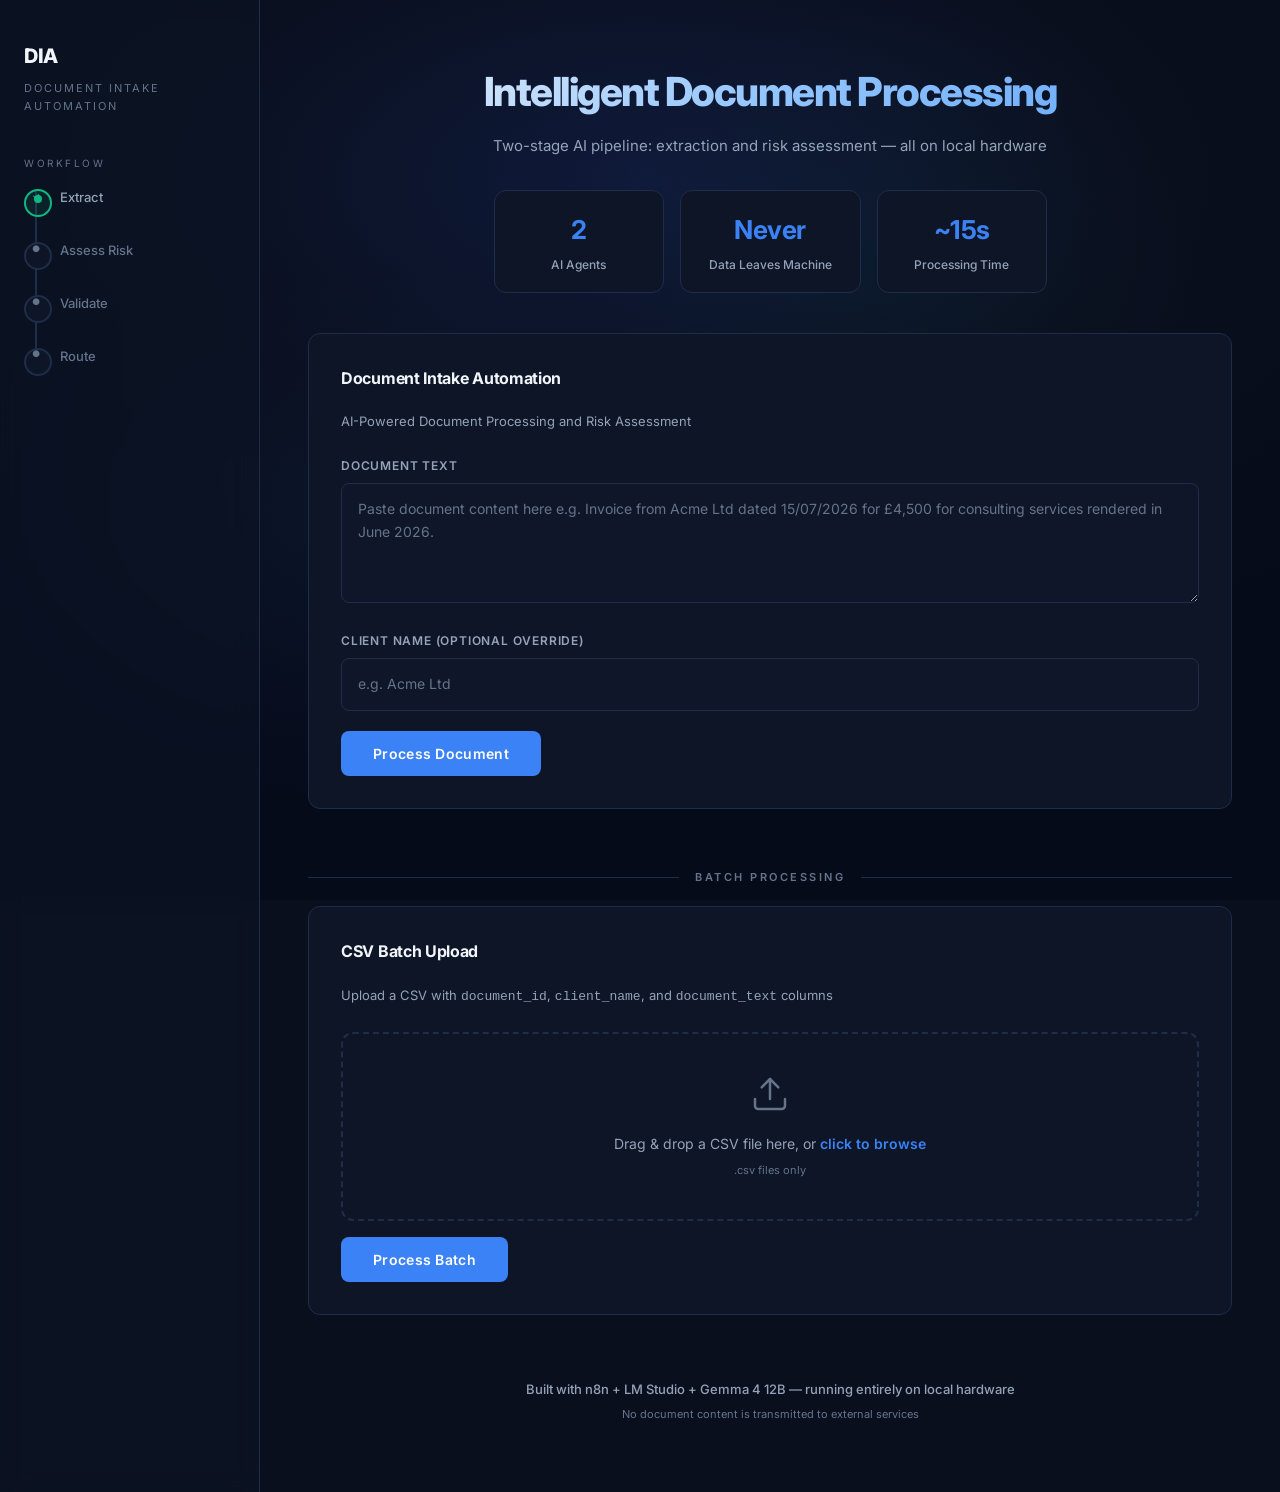
==== frontend/index.html @ 9b932b26 "feat: implement batch CSV processing feature with upload, progress tracking, and results display" ====
<!DOCTYPE html>
<html lang="en">
<head>
<meta charset="UTF-8">
<meta name="viewport" content="width=device-width, initial-scale=1.0">
<title>Document Intake Automation</title>
<link rel="preconnect" href="https://fonts.googleapis.com">
<link rel="preconnect" href="https://fonts.gstatic.com" crossorigin>
<link href="https://fonts.googleapis.com/css2?family=Inter:wght@300;400;500;600;700;800&display=swap" rel="stylesheet">
<link rel="stylesheet" href="css/styles.css">
</head>
<body>

<div class="bg-gradient"></div>

<div class="app-layout">

  <!-- Sidebar / Workflow Timeline -->
  <aside class="sidebar">
    <div class="sidebar-logo">DIA</div>
    <div class="sidebar-subtitle">Document Intake<br>Automation</div>

    <div class="timeline-label">Workflow</div>
    <div class="timeline">
      <div class="timeline-step done" data-step="extract">
        <span class="timeline-step-icon">&#10003;</span>Extract
      </div>
      <div class="timeline-step" data-step="assess">
        <span class="timeline-step-icon">&#9679;</span>Assess Risk
      </div>
      <div class="timeline-step" data-step="validate">
        <span class="timeline-step-icon">&#9679;</span>Validate
      </div>
      <div class="timeline-step" data-step="route">
        <span class="timeline-step-icon">&#9679;</span>Route
      </div>
    </div>
  </aside>

  <!-- Main Content -->
  <main class="main">

    <!-- Hero -->
    <section class="hero">
      <h1>Intelligent Document Processing</h1>
      <p class="subhead">
        Two-stage AI pipeline: extraction and risk assessment &mdash; all on local hardware
      </p>
      <div class="stat-cards">
        <div class="stat-card">
          <div class="stat-value">2</div>
          <div class="stat-label">AI Agents</div>
        </div>
        <div class="stat-card">
          <div class="stat-value">Never</div>
          <div class="stat-label">Data Leaves Machine</div>
        </div>
        <div class="stat-card">
          <div class="stat-value">~15s</div>
          <div class="stat-label">Processing Time</div>
        </div>
      </div>
    </section>

    <!-- Submission Form -->
    <div class="card form-section">
      <div class="form-title">
        Document Intake Automation
      </div>
      <div class="form-subtitle">
        AI-Powered Document Processing and Risk Assessment
      </div>

      <form id="intakeForm" autocomplete="off">
        <div class="form-group">
          <label class="form-label" for="documentText">Document Text</label>
          <textarea
            id="documentText"
            name="document_text"
            placeholder="Paste document content here e.g. Invoice from Acme Ltd dated 15/07/2026 for £4,500 for consulting services rendered in June 2026."
            required
          ></textarea>
        </div>

        <div class="form-group">
          <label class="form-label" for="clientName">Client Name (optional override)</label>
          <input
            type="text"
            id="clientName"
            name="client_name"
            placeholder="e.g. Acme Ltd"
          />
        </div>

        <button type="submit" class="btn" id="submitBtn">
          <span class="btn-text">Process Document</span>
          <span class="spinner"></span>
        </button>
      </form>
    </div>

    <!-- ==================== Batch CSV Processing ==================== -->
    <div class="section-divider">
      <span>Batch Processing</span>
    </div>

    <div class="card form-section batch-section">
      <div class="form-title">CSV Batch Upload</div>
      <div class="form-subtitle">Upload a CSV with <code>document_id</code>, <code>client_name</code>, and <code>document_text</code> columns</div>

      <!-- Drop Zone -->
      <div class="drop-zone" id="dropZone">
        <div class="drop-zone-icon">
          <svg width="40" height="40" viewBox="0 0 24 24" fill="none" stroke="currentColor" stroke-width="1.5" stroke-linecap="round" stroke-linejoin="round"><path d="M21 15v4a2 2 0 0 1-2 2H5a2 2 0 0 1-2-2v-4"/><polyline points="17 8 12 3 7 8"/><line x1="12" y1="3" x2="12" y2="15"/></svg>
        </div>
        <p class="drop-zone-text">Drag &amp; drop a CSV file here, or <span class="drop-zone-link">click to browse</span></p>
        <p class="drop-zone-hint">.csv files only</p>
        <input type="file" id="csvFileInput" accept=".csv" hidden>
      </div>

      <!-- Selected File Info -->
      <div class="file-info" id="fileInfo">
        <span class="file-info-icon">&#128196;</span>
        <span class="file-info-name" id="fileName"></span>
        <button type="button" class="file-info-remove" id="fileRemove" title="Remove file">&times;</button>
      </div>

      <!-- Process Button -->
      <button type="button" class="btn" id="batchSubmitBtn">
        <span class="btn-text">Process Batch</span>
        <span class="spinner"></span>
      </button>

      <!-- Progress Bar -->
      <div class="batch-progress" id="batchProgress">
        <div class="batch-progress-bar">
          <div class="batch-progress-fill" id="batchProgressFill"></div>
        </div>
        <p class="batch-progress-text" id="batchProgressText">Processing 0 of 0 documents...</p>
      </div>
    </div>

    <!-- Batch Summary Dashboard -->
    <div class="batch-summary" id="batchSummary">
      <div class="summary-cards">
        <div class="summary-card">
          <div class="summary-card-value" id="summaryTotal">0</div>
          <div class="summary-card-label">Total Processed</div>
        </div>
        <div class="summary-card summary-card-pass">
          <div class="summary-card-value" id="summaryPass">0</div>
          <div class="summary-card-label">PASS</div>
        </div>
        <div class="summary-card summary-card-fail">
          <div class="summary-card-value" id="summaryFail">0</div>
          <div class="summary-card-label">FAIL</div>
        </div>
        <div class="summary-card summary-card-risk">
          <div class="summary-card-value" id="summaryLow">0</div>
          <div class="summary-card-label">Low Risk</div>
        </div>
        <div class="summary-card summary-card-risk">
          <div class="summary-card-value" id="summaryMedium">0</div>
          <div class="summary-card-label">Med Risk</div>
        </div>
        <div class="summary-card summary-card-risk">
          <div class="summary-card-value" id="summaryHigh">0</div>
          <div class="summary-card-label">High Risk</div>
        </div>
      </div>
    </div>

    <!-- Batch Results Table -->
    <div class="batch-table-wrapper" id="batchTableWrapper">
      <div class="batch-table-header">
        <h3 class="batch-table-title">Batch Results</h3>
        <button type="button" class="btn btn-outline" id="exportBtn" style="display:none;">
          <svg width="16" height="16" viewBox="0 0 24 24" fill="none" stroke="currentColor" stroke-width="2" stroke-linecap="round" stroke-linejoin="round"><path d="M21 15v4a2 2 0 0 1-2 2H5a2 2 0 0 1-2-2v-4"/><polyline points="7 10 12 15 17 10"/><line x1="12" y1="15" x2="12" y2="3"/></svg>
          Export CSV
        </button>
      </div>
      <div class="batch-table-scroll">
        <table class="batch-table" id="batchTable">
          <thead>
            <tr>
              <th>Document ID</th>
              <th>Client Name</th>
              <th>Document Type</th>
              <th>Date</th>
              <th>Amount</th>
              <th>Risk Level</th>
              <th>Status</th>
              <th>Errors</th>
            </tr>
          </thead>
          <tbody id="batchTableBody"></tbody>
        </table>
      </div>
    </div>
    <!-- ==================== End Batch ==================== -->

    <!-- Connection Error -->
    <div class="error-message" id="errorMsg">
      <span class="err-icon">&#9888;</span>
      <span>Could not connect to the automation workflow. Please ensure n8n is running.</span>
    </div>

    <!-- Results Panel -->
    <div class="results-panel" id="resultsPanel">
      <div class="card">
        <div class="results-heading">
          &#9776; Processing Results
        </div>
        <div class="results-grid" id="resultsGrid">
          <!-- Dynamically filled -->
        </div>
      </div>
    </div>

    <!-- Footer -->
    <footer class="footer">
      <p class="footer-line">
        Built with n8n + LM Studio + Gemma 4 12B &mdash; running entirely on local hardware
      </p>
      <p class="footer-sub">
        No document content is transmitted to external services
      </p>
    </footer>

  </main>
</div>

<script src="js/app.js"></script>

</body>
</html>
---- frontend/css/styles.css ----
:root {
  --bg-deep: #0a0f1e;
  --bg-card: #0d1526;
  --border: #1e2d4a;
  --accent: #3b82f6;
  --accent-glow: rgba(59, 130, 246, 0.3);
  --success: #10b981;
  --success-glow: rgba(16, 185, 129, 0.3);
  --warning: #f59e0b;
  --warning-glow: rgba(245, 158, 11, 0.3);
  --danger: #ef4444;
  --danger-glow: rgba(239, 68, 68, 0.3);
  --text-primary: #f1f5f9;
  --text-secondary: #94a3b8;
  --text-muted: #64748b;
  --radius: 12px;
  --radius-sm: 8px;
  --transition: 0.3s cubic-bezier(0.4, 0, 0.2, 1);
}

* { margin: 0; padding: 0; box-sizing: border-box; }

body {
  font-family: 'Inter', -apple-system, BlinkMacSystemFont, sans-serif;
  background: var(--bg-deep);
  color: var(--text-primary);
  min-height: 100vh;
  line-height: 1.6;
  overflow-x: hidden;
}

/* Animated gradient background */
.bg-gradient {
  position: fixed;
  inset: 0;
  z-index: 0;
  background: radial-gradient(ellipse 80% 60% at 50% 20%, #0f1a3a 0%, #0a0f1e 50%, #060b1a 100%);
  pointer-events: none;
}
.bg-gradient::before {
  content: '';
  position: absolute;
  inset: 0;
  background: radial-gradient(ellipse 60% 50% at 30% 60%, rgba(59, 130, 246, 0.06) 0%, transparent 60%),
              radial-gradient(ellipse 40% 50% at 70% 30%, rgba(16, 185, 129, 0.04) 0%, transparent 60%);
  animation: bgPulse 12s ease-in-out infinite alternate;
}
@keyframes bgPulse {
  0%   { opacity: 0.6; transform: scale(1); }
  100% { opacity: 1;   transform: scale(1.08); }
}

/* Layout */
.app-layout {
  position: relative;
  z-index: 1;
  display: flex;
  min-height: 100vh;
}

/* Sidebar / Timeline */
.sidebar {
  width: 260px;
  flex-shrink: 0;
  padding: 40px 24px;
  display: flex;
  flex-direction: column;
  border-right: 1px solid var(--border);
  background: rgba(13, 21, 38, 0.6);
  backdrop-filter: blur(12px);
}

.sidebar-logo {
  font-size: 20px;
  font-weight: 800;
  letter-spacing: -0.5px;
  color: var(--text-primary);
  margin-bottom: 8px;
}
.sidebar-subtitle {
  font-size: 11px;
  color: var(--text-muted);
  text-transform: uppercase;
  letter-spacing: 2px;
  margin-bottom: 40px;
}

.timeline-label {
  font-size: 10px;
  text-transform: uppercase;
  letter-spacing: 2.5px;
  color: var(--text-muted);
  margin-bottom: 16px;
}

.timeline { position: relative; }

.timeline::before {
  content: '';
  position: absolute;
  left: 11px;
  top: 4px;
  bottom: 4px;
  width: 2px;
  background: var(--border);
}

.timeline-step {
  position: relative;
  padding: 0 0 32px 36px;
  color: var(--text-muted);
  font-size: 13px;
  font-weight: 500;
  transition: color var(--transition);
}
.timeline-step:last-child { padding-bottom: 0; }

.timeline-step::before {
  content: '';
  position: absolute;
  left: 0;
  top: 2px;
  width: 24px;
  height: 24px;
  border-radius: 50%;
  border: 2px solid var(--border);
  background: var(--bg-card);
  transition: all var(--transition);
  z-index: 1;
}

.timeline-step::after {
  content: '';
  position: absolute;
  left: 10px;
  top: 8px;
  width: 8px;
  height: 8px;
  border-radius: 50%;
  background: transparent;
  transition: all var(--transition);
  z-index: 2;
}

.timeline-step.done { color: var(--text-secondary); }
.timeline-step.done::before { border-color: var(--success); background: rgba(16,185,129,0.1); }
.timeline-step.done::after { background: var(--success); }

.timeline-step.active { color: var(--accent); }
.timeline-step.active::before {
  border-color: var(--accent);
  background: rgba(59,130,246,0.1);
  box-shadow: 0 0 16px var(--accent-glow);
  animation: stepPulse 1.5s ease-in-out infinite;
}
.timeline-step.active::after { background: var(--accent); }

@keyframes stepPulse {
  0%, 100% { box-shadow: 0 0 8px var(--accent-glow); }
  50%      { box-shadow: 0 0 20px rgba(59,130,246,0.5); }
}

.timeline-step-icon {
  position: absolute;
  left: 5px;
  top: 2px;
  width: 14px;
  height: 14px;
  z-index: 3;
  display: flex;
  align-items: center;
  justify-content: center;
  font-size: 9px;
  transition: all var(--transition);
}
.timeline-step.done .timeline-step-icon { color: var(--success); }
.timeline-step.active .timeline-step-icon { color: var(--accent); }

/* Main */
.main {
  flex: 1;
  display: flex;
  flex-direction: column;
  min-width: 0;
  padding: 40px 48px;
}

/* Hero */
.hero {
  text-align: center;
  padding: 20px 0 40px;
}
.hero h1 {
  font-size: 40px;
  font-weight: 800;
  letter-spacing: -1.5px;
  background: linear-gradient(135deg, #f1f5f9 0%, #93c5fd 50%, #60a5fa 100%);
  -webkit-background-clip: text;
  -webkit-text-fill-color: transparent;
  background-clip: text;
  margin-bottom: 10px;
}
.hero .subhead {
  font-size: 15px;
  color: var(--text-secondary);
  font-weight: 400;
  margin-bottom: 32px;
}

.stat-cards {
  display: flex;
  gap: 16px;
  justify-content: center;
  flex-wrap: wrap;
}
.stat-card {
  background: var(--bg-card);
  border: 1px solid var(--border);
  border-radius: var(--radius);
  padding: 18px 28px;
  min-width: 170px;
  text-align: center;
  transition: all var(--transition);
}
.stat-card:hover {
  border-color: var(--accent);
  box-shadow: 0 0 24px rgba(59,130,246,0.08);
  transform: translateY(-2px);
}
.stat-card .stat-value {
  font-size: 26px;
  font-weight: 700;
  color: var(--accent);
  letter-spacing: -0.5px;
}
.stat-card .stat-label {
  font-size: 12px;
  color: var(--text-secondary);
  margin-top: 4px;
  font-weight: 500;
}

/* Cards */
.card {
  background: var(--bg-card);
  border: 1px solid var(--border);
  border-radius: var(--radius);
  padding: 32px;
  transition: all var(--transition);
  position: relative;
}
.card:hover {
  border-color: rgba(59,130,246,0.3);
  box-shadow: 0 8px 40px rgba(0,0,0,0.3), 0 0 0 1px rgba(59,130,246,0.06);
}

/* Form */
.form-section { margin-bottom: 24px; }

.form-title {
  font-size: 16px;
  font-weight: 700;
  margin-bottom: 20px;
  letter-spacing: -0.3px;
}
.form-subtitle {
  font-size: 13px;
  color: var(--text-secondary);
  margin-bottom: 24px;
}

.form-group { margin-bottom: 20px; }
.form-group:last-child { margin-bottom: 0; }

.form-label {
  display: block;
  font-size: 12px;
  font-weight: 600;
  letter-spacing: 0.8px;
  text-transform: uppercase;
  color: var(--text-secondary);
  margin-bottom: 8px;
}

textarea, input[type="text"] {
  width: 100%;
  padding: 14px 16px;
  font-family: 'Inter', sans-serif;
  font-size: 14px;
  line-height: 1.6;
  color: var(--text-primary);
  background: rgba(15, 23, 42, 0.8);
  border: 1px solid var(--border);
  border-radius: var(--radius-sm);
  outline: none;
  transition: all var(--transition);
  resize: vertical;
}
textarea:focus, input[type="text"]:focus {
  border-color: var(--accent);
  box-shadow: 0 0 0 3px rgba(59,130,246,0.12);
}
textarea {
  min-height: 120px;
}
textarea::placeholder, input::placeholder {
  color: var(--text-muted);
}

.btn {
  display: inline-flex;
  align-items: center;
  justify-content: center;
  gap: 10px;
  padding: 14px 32px;
  font-family: 'Inter', sans-serif;
  font-size: 14px;
  font-weight: 600;
  letter-spacing: 0.3px;
  color: #fff;
  background: var(--accent);
  border: none;
  border-radius: var(--radius-sm);
  cursor: pointer;
  transition: all var(--transition);
  position: relative;
  overflow: hidden;
}
.btn:hover {
  background: #2563eb;
  box-shadow: 0 4px 24px var(--accent-glow);
  transform: translateY(-1px);
}
.btn:active { transform: translateY(0); }
.btn:disabled {
  opacity: 0.6;
  cursor: not-allowed;
  transform: none;
  box-shadow: none;
}

/* Loading Spinner */
.spinner {
  display: none;
  width: 20px;
  height: 20px;
  border: 2.5px solid rgba(255,255,255,0.25);
  border-top-color: #fff;
  border-radius: 50%;
  animation: spin 0.7s linear infinite;
}
.btn.loading .btn-text { visibility: hidden; }
.btn.loading .spinner {
  display: block;
  position: absolute;
}

@keyframes spin { to { transform: rotate(360deg); } }

/* Results Panel */
.results-panel {
  max-height: 0;
  overflow: hidden;
  opacity: 0;
  transition: max-height 0.5s ease, opacity 0.4s ease, margin 0.4s ease;
  margin-top: 0;
}
.results-panel.visible {
  max-height: 2000px;
  opacity: 1;
  margin-top: 24px;
}

.results-grid {
  display: grid;
  grid-template-columns: repeat(auto-fill, minmax(280px, 1fr));
  gap: 16px;
  margin-bottom: 20px;
}

.results-heading {
  font-size: 14px;
  font-weight: 700;
  margin-bottom: 20px;
  color: var(--accent);
  letter-spacing: -0.3px;
}

.result-item {
  background: rgba(15, 23, 42, 0.6);
  border: 1px solid var(--border);
  border-radius: var(--radius-sm);
  padding: 16px 18px;
}
.result-item .ri-label {
  font-size: 10px;
  text-transform: uppercase;
  letter-spacing: 1.2px;
  color: var(--text-muted);
  margin-bottom: 6px;
  font-weight: 500;
}
.result-item .ri-value {
  font-size: 14px;
  color: var(--text-primary);
  font-weight: 500;
  word-break: break-word;
}

/* Badges */
.badge {
  display: inline-flex;
  align-items: center;
  gap: 6px;
  padding: 5px 14px;
  border-radius: 100px;
  font-size: 12px;
  font-weight: 600;
  letter-spacing: 0.3px;
  line-height: 1.4;
}

.badge-pass {
  background: rgba(16, 185, 129, 0.12);
  color: var(--success);
  border: 1px solid rgba(16, 185, 129, 0.25);
  box-shadow: 0 0 12px var(--success-glow);
}
.badge-fail {
  background: rgba(239, 68, 68, 0.12);
  color: var(--danger);
  border: 1px solid rgba(239, 68, 68, 0.25);
  box-shadow: 0 0 12px var(--danger-glow);
}

.badge-risk-low {
  background: rgba(16, 185, 129, 0.12);
  color: var(--success);
  border: 1px solid rgba(16, 185, 129, 0.25);
  box-shadow: 0 0 12px var(--success-glow);
}
.badge-risk-medium {
  background: rgba(245, 158, 11, 0.12);
  color: var(--warning);
  border: 1px solid rgba(245, 158, 11, 0.25);
  box-shadow: 0 0 12px var(--warning-glow);
}
.badge-risk-high {
  background: rgba(239, 68, 68, 0.12);
  color: var(--danger);
  border: 1px solid rgba(239, 68, 68, 0.25);
  box-shadow: 0 0 12px var(--danger-glow);
}

.badge-review-yes {
  background: rgba(245, 158, 11, 0.1);
  color: var(--warning);
  border: 1px solid rgba(245, 158, 11, 0.2);
}
.badge-review-no {
  background: rgba(16, 185, 129, 0.1);
  color: var(--success);
  border: 1px solid rgba(16, 185, 129, 0.2);
}

/* Risk Highlight Row */
.risk-highlight {
  grid-column: 1 / -1;
  display: flex;
  align-items: center;
  gap: 14px;
  background: var(--bg-card);
  border: 1px solid var(--border);
  border-radius: var(--radius-sm);
  padding: 16px 20px;
}

.risk-icon {
  width: 42px;
  height: 42px;
  border-radius: 50%;
  display: flex;
  align-items: center;
  justify-content: center;
  font-size: 18px;
  flex-shrink: 0;
}
.risk-icon.risk-low    { background: rgba(16,185,129,0.12); color: var(--success); }
.risk-icon.risk-medium { background: rgba(245,158,11,0.12); color: var(--warning); }
.risk-icon.risk-high   { background: rgba(239,68,68,0.12); color: var(--danger); }

.risk-detail { flex: 1; }
.risk-detail .risk-reason {
  font-size: 13px;
  color: var(--text-secondary);
  margin-top: 4px;
}

/* Error List */
.errors-section {
  grid-column: 1 / -1;
  margin-top: 4px;
}
.errors-title {
  font-size: 11px;
  text-transform: uppercase;
  letter-spacing: 1.2px;
  color: var(--text-muted);
  margin-bottom: 10px;
  font-weight: 600;
}
.error-tag {
  display: inline-block;
  padding: 5px 12px;
  margin: 3px 6px 3px 0;
  font-size: 12px;
  background: rgba(239, 68, 68, 0.08);
  color: var(--danger);
  border: 1px solid rgba(239, 68, 68, 0.18);
  border-radius: 100px;
  font-weight: 500;
}

/* ==================== Batch CSV Processing ==================== */

/* Section Divider */
.section-divider {
  display: flex;
  align-items: center;
  gap: 16px;
  margin: 36px 0 20px;
}
.section-divider::before,
.section-divider::after {
  content: '';
  flex: 1;
  height: 1px;
  background: var(--border);
}
.section-divider span {
  font-size: 11px;
  text-transform: uppercase;
  letter-spacing: 2.5px;
  color: var(--text-muted);
  font-weight: 600;
  white-space: nowrap;
}

/* Drop Zone */
.drop-zone {
  border: 2px dashed var(--border);
  border-radius: var(--radius);
  padding: 40px 24px;
  text-align: center;
  cursor: pointer;
  transition: all var(--transition);
  background: rgba(15, 23, 42, 0.4);
  margin-bottom: 16px;
}
.drop-zone:hover,
.drop-zone.drag-over {
  border-color: var(--accent);
  background: rgba(59, 130, 246, 0.04);
  box-shadow: 0 0 24px rgba(59,130,246,0.06);
}
.drop-zone-icon {
  color: var(--text-muted);
  margin-bottom: 12px;
  transition: color var(--transition);
}
.drop-zone:hover .drop-zone-icon,
.drop-zone.drag-over .drop-zone-icon {
  color: var(--accent);
}
.drop-zone-text {
  font-size: 14px;
  color: var(--text-secondary);
  margin-bottom: 6px;
}
.drop-zone-link {
  color: var(--accent);
  font-weight: 600;
}
.drop-zone-hint {
  font-size: 11px;
  color: var(--text-muted);
}

/* File Info */
.file-info {
  display: none;
  align-items: center;
  gap: 10px;
  padding: 12px 16px;
  background: rgba(16, 185, 129, 0.06);
  border: 1px solid rgba(16, 185, 129, 0.2);
  border-radius: var(--radius-sm);
  margin-bottom: 16px;
}
.file-info.visible { display: flex; }
.file-info-icon { font-size: 20px; flex-shrink: 0; }
.file-info-name {
  flex: 1;
  font-size: 13px;
  font-weight: 500;
  color: var(--text-primary);
  word-break: break-all;
}
.file-info-remove {
  flex-shrink: 0;
  width: 28px;
  height: 28px;
  border-radius: 50%;
  border: 1px solid rgba(239, 68, 68, 0.25);
  background: rgba(239, 68, 68, 0.08);
  color: var(--danger);
  font-size: 16px;
  line-height: 1;
  cursor: pointer;
  display: flex;
  align-items: center;
  justify-content: center;
  transition: all var(--transition);
}
.file-info-remove:hover {
  background: rgba(239, 68, 68, 0.16);
  border-color: var(--danger);
}

/* Batch Progress */
.batch-progress {
  display: none;
  margin-top: 16px;
}
.batch-progress.visible { display: block; }
.batch-progress-bar {
  width: 100%;
  height: 6px;
  background: var(--border);
  border-radius: 100px;
  overflow: hidden;
  margin-bottom: 8px;
}
.batch-progress-fill {
  height: 100%;
  background: linear-gradient(90deg, var(--accent), #60a5fa);
  border-radius: 100px;
  width: 0%;
  transition: width 0.3s ease;
}
.batch-progress-text {
  font-size: 12px;
  color: var(--text-secondary);
  font-weight: 500;
}

/* Batch Summary Dashboard */
.batch-summary {
  max-height: 0;
  overflow: hidden;
  opacity: 0;
  transition: max-height 0.5s ease, opacity 0.4s ease, margin 0.4s ease;
  margin-top: 0;
}
.batch-summary.visible {
  max-height: 600px;
  opacity: 1;
  margin-top: 24px;
}
.summary-cards {
  display: flex;
  gap: 14px;
  flex-wrap: wrap;
}
.summary-card {
  background: var(--bg-card);
  border: 1px solid var(--border);
  border-radius: var(--radius);
  padding: 18px 24px;
  min-width: 130px;
  flex: 1;
  text-align: center;
  transition: all var(--transition);
}
.summary-card:hover {
  border-color: rgba(59,130,246,0.3);
  transform: translateY(-2px);
}
.summary-card-value {
  font-size: 28px;
  font-weight: 800;
  letter-spacing: -0.5px;
  color: var(--accent);
  margin-bottom: 4px;
}
.summary-card-label {
  font-size: 11px;
  text-transform: uppercase;
  letter-spacing: 1px;
  color: var(--text-muted);
  font-weight: 600;
}
.summary-card-pass .summary-card-value { color: var(--success); }
.summary-card-fail .summary-card-value { color: var(--danger); }
.summary-card-risk .summary-card-value { color: var(--warning); }

/* Batch Results Table */
.batch-table-wrapper {
  max-height: 0;
  overflow: hidden;
  opacity: 0;
  transition: max-height 0.5s ease, opacity 0.4s ease, margin 0.4s ease;
  margin-top: 0;
}
.batch-table-wrapper.visible {
  max-height: 2000px;
  opacity: 1;
  margin-top: 24px;
}
.batch-table-header {
  display: flex;
  align-items: center;
  justify-content: space-between;
  margin-bottom: 16px;
  flex-wrap: wrap;
  gap: 12px;
}
.batch-table-title {
  font-size: 14px;
  font-weight: 700;
  color: var(--accent);
  letter-spacing: -0.3px;
}
.btn-outline {
  background: transparent;
  border: 1px solid var(--border);
  color: var(--text-secondary);
  padding: 10px 20px;
  font-size: 13px;
}
.btn-outline:hover {
  border-color: var(--accent);
  color: var(--text-primary);
  background: rgba(59, 130, 246, 0.06);
  box-shadow: none;
}

.batch-table-scroll {
  overflow-x: auto;
  border-radius: var(--radius-sm);
  border: 1px solid var(--border);
}
.batch-table {
  width: 100%;
  border-collapse: collapse;
  font-size: 13px;
  min-width: 800px;
}
.batch-table thead {
  background: rgba(15, 23, 42, 0.8);
}
.batch-table th {
  padding: 12px 14px;
  text-align: left;
  font-size: 10px;
  text-transform: uppercase;
  letter-spacing: 1px;
  color: var(--text-muted);
  font-weight: 600;
  white-space: nowrap;
  border-bottom: 1px solid var(--border);
}
.batch-table td {
  padding: 12px 14px;
  color: var(--text-primary);
  border-bottom: 1px solid rgba(30, 45, 74, 0.5);
  white-space: nowrap;
  max-width: 200px;
  overflow: hidden;
  text-overflow: ellipsis;
}
.batch-table tbody tr {
  transition: background var(--transition);
}
.batch-table tbody tr:nth-child(even) {
  background: rgba(15, 23, 42, 0.3);
}
.batch-table tbody tr:hover {
  background: rgba(59, 130, 246, 0.04);
}

/* Cell badges in table */
.badge-table {
  display: inline-block;
  padding: 3px 10px;
  border-radius: 100px;
  font-size: 11px;
  font-weight: 600;
  letter-spacing: 0.2px;
}
.badge-table-pass {
  background: rgba(16, 185, 129, 0.1);
  color: var(--success);
  border: 1px solid rgba(16, 185, 129, 0.2);
}
.badge-table-fail {
  background: rgba(239, 68, 68, 0.1);
  color: var(--danger);
  border: 1px solid rgba(239, 68, 68, 0.2);
}
.badge-table-risk-low {
  background: rgba(16, 185, 129, 0.1);
  color: var(--success);
  border: 1px solid rgba(16, 185, 129, 0.2);
}
.badge-table-risk-medium {
  background: rgba(245, 158, 11, 0.1);
  color: var(--warning);
  border: 1px solid rgba(245, 158, 11, 0.2);
}
.badge-table-risk-high {
  background: rgba(239, 68, 68, 0.1);
  color: var(--danger);
  border: 1px solid rgba(239, 68, 68, 0.2);
}

/* Error Tags (table cell) */
.cell-error-tag {
  display: inline-block;
  padding: 2px 8px;
  margin: 1px 3px 1px 0;
  font-size: 10px;
  background: rgba(239, 68, 68, 0.08);
  color: var(--danger);
  border: 1px solid rgba(239, 68, 68, 0.15);
  border-radius: 100px;
  font-weight: 500;
}
.cell-errors {
  max-width: 180px;
  overflow: hidden;
  text-overflow: ellipsis;
}

/* Responsive for batch */
@media (max-width: 900px) {
  .summary-cards {
    flex-direction: column;
  }
  .summary-card {
    min-width: 100%;
  }
}

/* ==================== Error Message (existing) ==================== */

/* Error Message */
.error-message {
  display: none;
  align-items: flex-start;
  gap: 12px;
  padding: 18px 20px;
  margin-top: 20px;
  background: rgba(239, 68, 68, 0.06);
  border: 1px solid rgba(239, 68, 68, 0.2);
  border-radius: var(--radius-sm);
  color: var(--danger);
  font-size: 14px;
}
.error-message .err-icon {
  font-size: 20px;
  flex-shrink: 0;
  margin-top: 1px;
}

/* Footer */
.footer {
  text-align: center;
  padding: 40px 20px 30px;
  position: relative;
  z-index: 1;
}
.footer-line {
  font-size: 13px;
  color: var(--text-secondary);
  font-weight: 500;
}
.footer-sub {
  font-size: 11px;
  color: var(--text-muted);
  margin-top: 6px;
}

/* Responsive */
@media (max-width: 900px) {
  .app-layout { flex-direction: column; }
  .sidebar {
    width: 100%;
    flex-direction: row;
    flex-wrap: wrap;
    gap: 16px;
    padding: 20px;
    border-right: none;
    border-bottom: 1px solid var(--border);
    justify-content: center;
  }
  .sidebar-logo, .sidebar-subtitle { width: 100%; text-align: center; }
  .timeline { display: flex; gap: 16px; flex-wrap: wrap; }
  .timeline::before { display: none; }
  .timeline-step { padding: 0 0 0 28px; }
  .timeline-step::before { left: 0; top: 0; }
  .timeline-step::after { left: 8px; top: 6px; }
  .main { padding: 24px 20px; }
  .hero h1 { font-size: 28px; }
}

@media (max-width: 600px) {
  .stat-cards { flex-direction: column; align-items: center; }
  .results-grid { grid-template-columns: 1fr; }
}
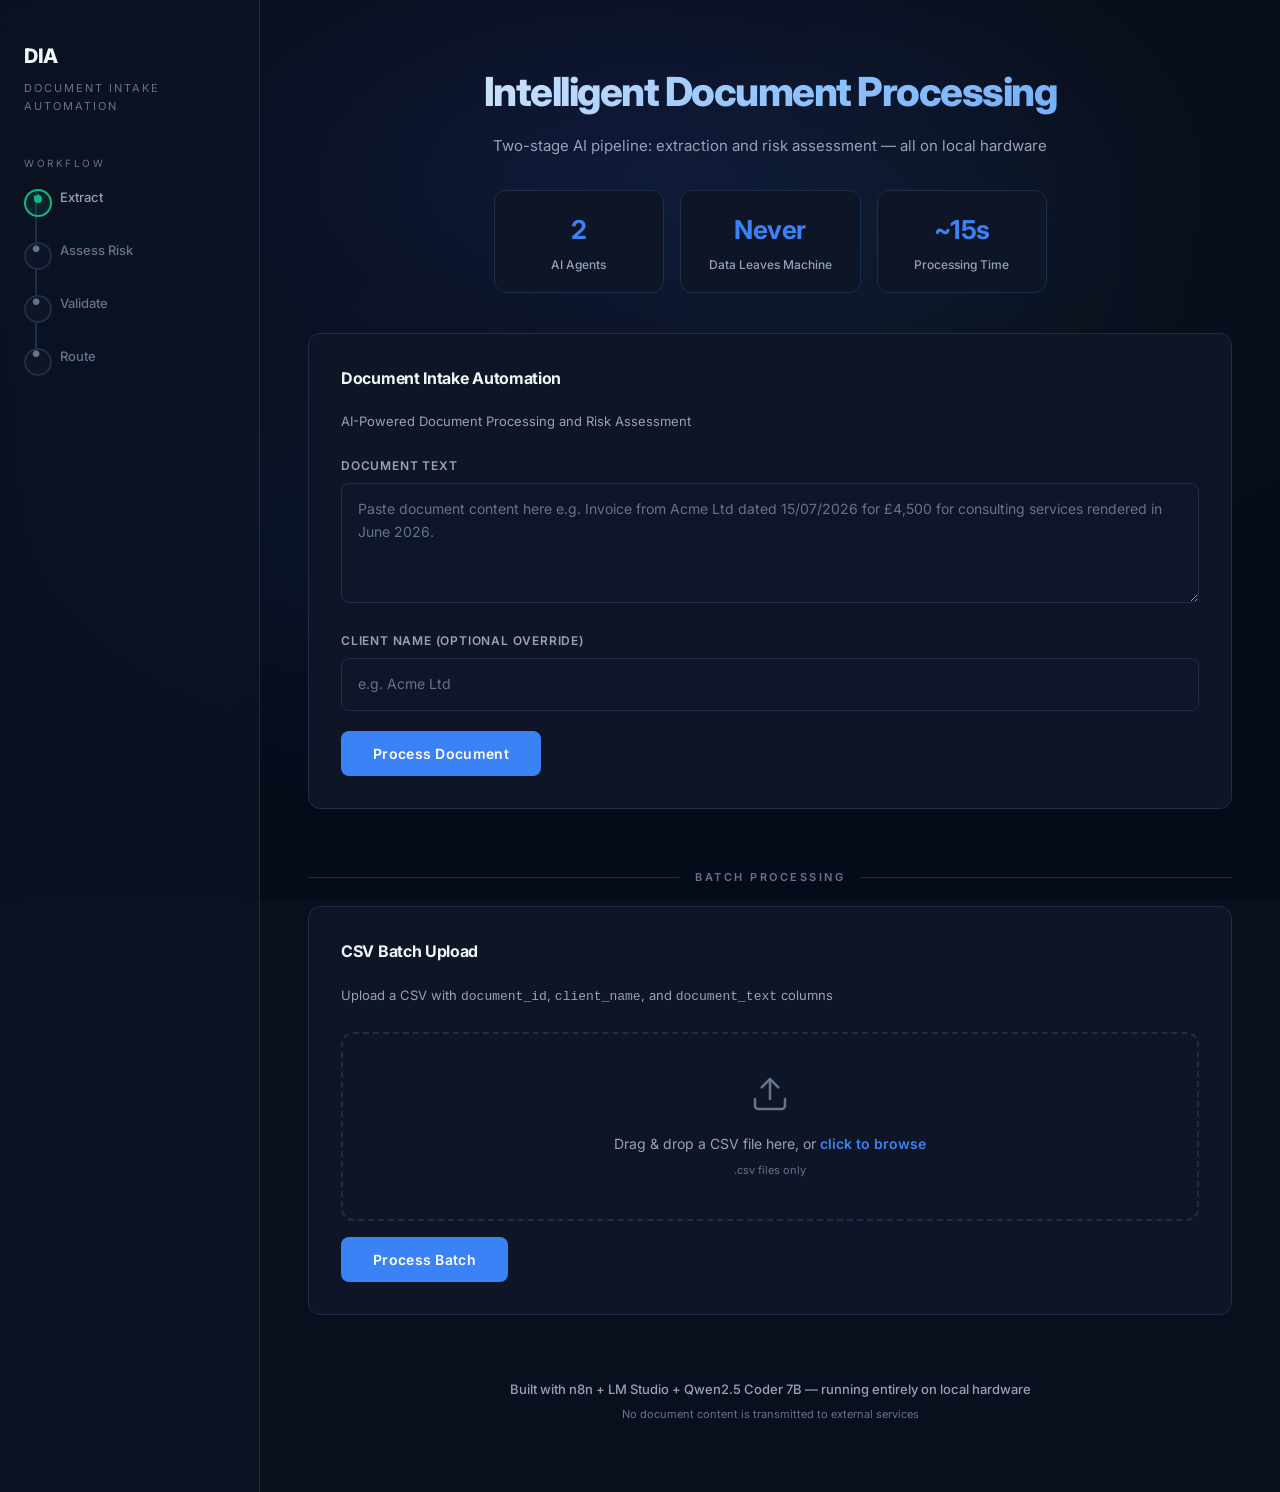
==== commit 8f0bc650: "feat: update README and front-end to reflect changes in AI model and batch processing capabilities" ====
--- a/frontend/index.html
+++ b/frontend/index.html
@@ -220,7 +220,7 @@
     <!-- Footer -->
     <footer class="footer">
       <p class="footer-line">
-        Built with n8n + LM Studio + Gemma 4 12B &mdash; running entirely on local hardware
+        Built with n8n + LM Studio + Qwen2.5 Coder 7B &mdash; running entirely on local hardware
       </p>
       <p class="footer-sub">
         No document content is transmitted to external services
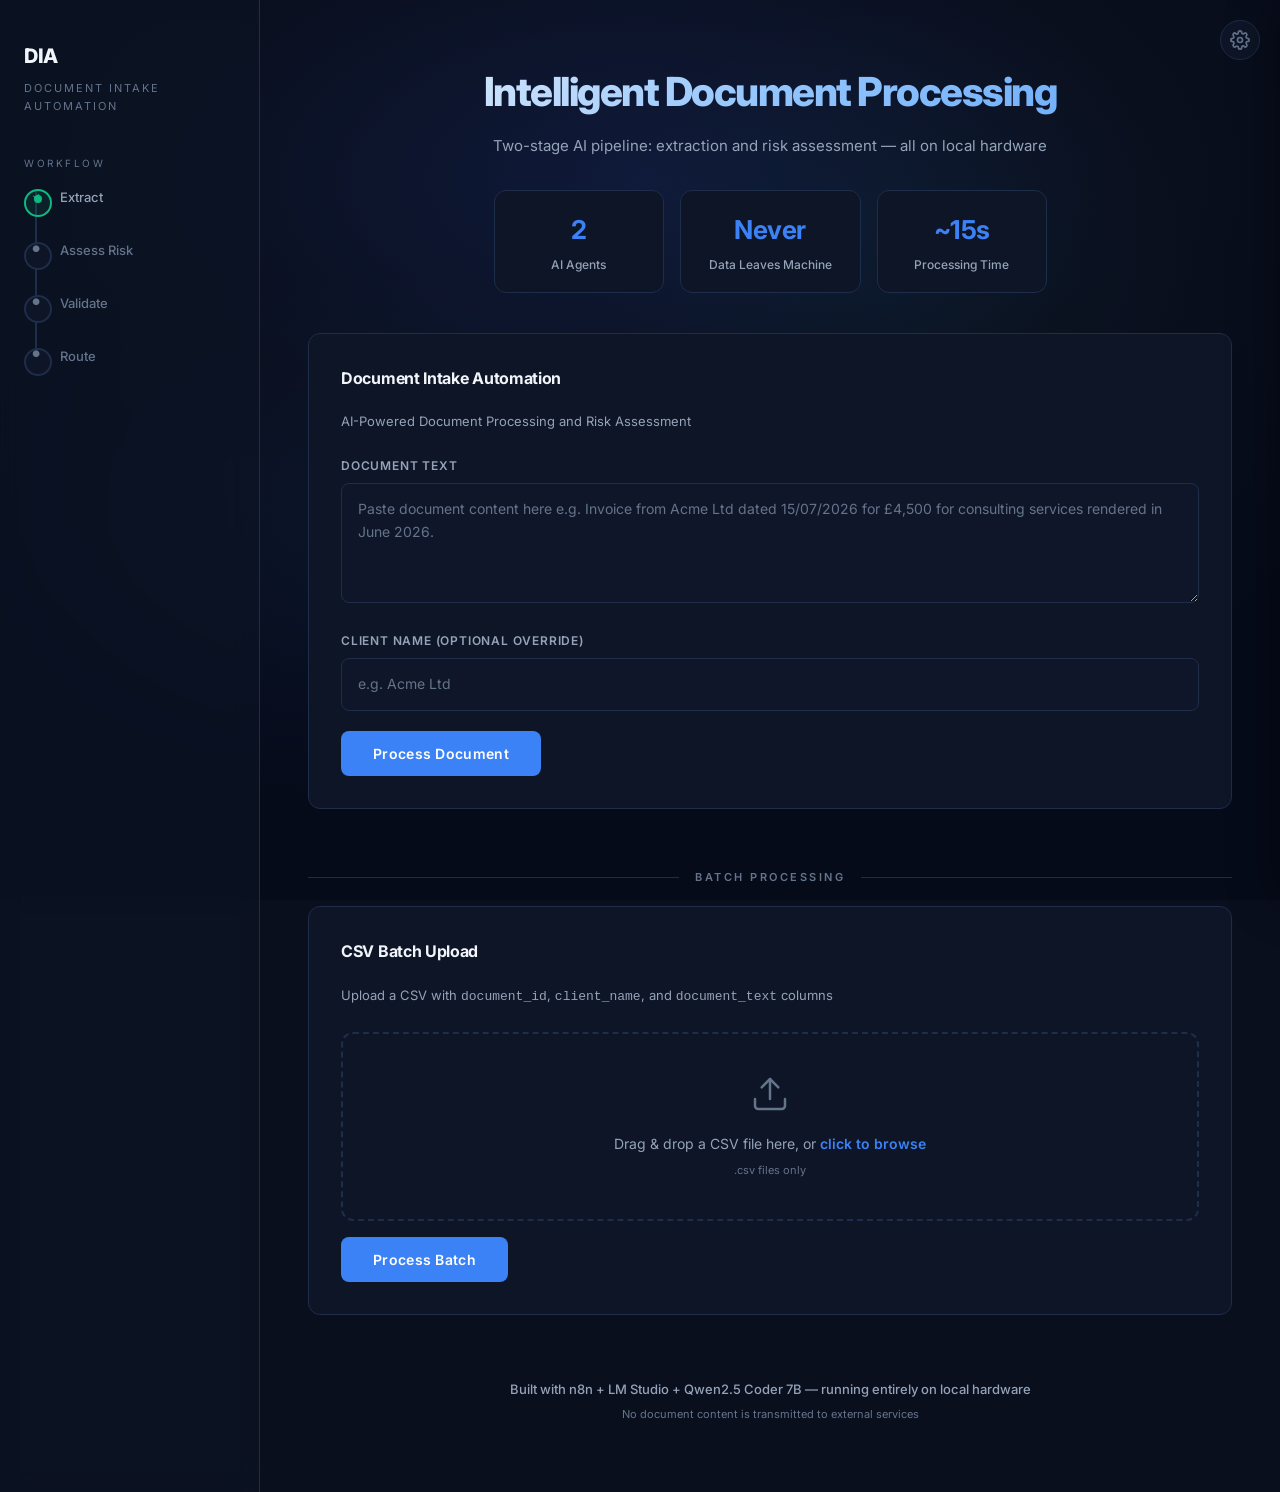
==== commit e25cacd7: "feat: add settings panel and gear button for user configuration" ====
--- a/frontend/index.html
+++ b/frontend/index.html
@@ -12,6 +12,42 @@
 <body>
 
 <div class="bg-gradient"></div>
+
+<!-- Settings Gear Button -->
+<button class="settings-gear" id="settingsGear" title="Settings" aria-label="Open settings">
+  <svg width="20" height="20" viewBox="0 0 24 24" fill="none" stroke="currentColor" stroke-width="2" stroke-linecap="round" stroke-linejoin="round"><circle cx="12" cy="12" r="3"/><path d="M19.4 15a1.65 1.65 0 0 0 .33 1.82l.06.06a2 2 0 0 1-2.83 2.83l-.06-.06a1.65 1.65 0 0 0-1.82-.33 1.65 1.65 0 0 0-1 1.51V21a2 2 0 0 1-4 0v-.09A1.65 1.65 0 0 0 9 19.4a1.65 1.65 0 0 0-1.82.33l-.06.06a2 2 0 0 1-2.83-2.83l.06-.06A1.65 1.65 0 0 0 4.68 15a1.65 1.65 0 0 0-1.51-1H3a2 2 0 0 1 0-4h.09A1.65 1.65 0 0 0 4.6 9a1.65 1.65 0 0 0-.33-1.82l-.06-.06a2 2 0 0 1 2.83-2.83l.06.06A1.65 1.65 0 0 0 9 4.68a1.65 1.65 0 0 0 1-1.51V3a2 2 0 0 1 4 0v.09a1.65 1.65 0 0 0 1 1.51 1.65 1.65 0 0 0 1.82-.33l.06-.06a2 2 0 0 1 2.83 2.83l-.06.06A1.65 1.65 0 0 0 19.4 9a1.65 1.65 0 0 0 1.51 1H21a2 2 0 0 1 0 4h-.09a1.65 1.65 0 0 0-1.51 1z"/></svg>
+</button>
+
+<!-- Settings Overlay -->
+<div class="settings-overlay" id="settingsOverlay"></div>
+
+<!-- Settings Panel -->
+<div class="settings-panel" id="settingsPanel">
+  <div class="settings-header">
+    <h3 class="settings-title">Settings</h3>
+    <button class="settings-close" id="settingsClose" title="Close settings" aria-label="Close settings">&times;</button>
+  </div>
+  <div class="settings-body">
+    <div class="form-group">
+      <label class="form-label" for="settingsLmStudioUrl">LM Studio Endpoint URL</label>
+      <input type="text" id="settingsLmStudioUrl" placeholder="http://127.0.0.1:1234/v1/chat/completions" />
+      <p class="settings-hint">The REST API endpoint for your local LM Studio instance.</p>
+    </div>
+    <div class="form-group">
+      <label class="form-label" for="settingsN8nUrl">n8n Webhook URL</label>
+      <input type="text" id="settingsN8nUrl" placeholder="http://localhost:5678/webhook/document-intake" />
+      <p class="settings-hint">The webhook URL that triggers the n8n document intake workflow.</p>
+    </div>
+    <div class="form-group">
+      <label class="form-label" for="settingsModelName">Model Name</label>
+      <input type="text" id="settingsModelName" placeholder="qwen2.5-coder-7b-instruct" />
+      <p class="settings-hint">The model identifier passed to the LM Studio API.</p>
+    </div>
+  </div>
+  <div class="settings-footer">
+    <button class="btn" id="settingsSave">Save Settings</button>
+  </div>
+</div>
 
 <div class="app-layout">
 
@@ -211,6 +247,7 @@
         <div class="results-heading">
           &#9776; Processing Results
         </div>
+        <p class="processing-time" id="processingTime"></p>
         <div class="results-grid" id="resultsGrid">
           <!-- Dynamically filled -->
         </div>
--- a/frontend/css/styles.css
+++ b/frontend/css/styles.css
@@ -889,6 +889,156 @@
   font-size: 11px;
   color: var(--text-muted);
   margin-top: 6px;
+}
+
+/* ==================== Settings Panel ==================== */
+
+.settings-gear {
+  position: fixed;
+  top: 20px;
+  right: 20px;
+  z-index: 1000;
+  width: 40px;
+  height: 40px;
+  border-radius: 50%;
+  border: 1px solid var(--border);
+  background: var(--bg-card);
+  color: var(--text-muted);
+  cursor: pointer;
+  display: flex;
+  align-items: center;
+  justify-content: center;
+  transition: all var(--transition);
+  padding: 0;
+}
+.settings-gear:hover {
+  color: var(--accent);
+  border-color: var(--accent);
+  box-shadow: 0 0 20px var(--accent-glow);
+  transform: rotate(30deg);
+}
+.settings-gear:active {
+  transform: rotate(60deg) scale(0.95);
+}
+
+.settings-overlay {
+  position: fixed;
+  inset: 0;
+  background: rgba(0, 0, 0, 0.5);
+  z-index: 1001;
+  opacity: 0;
+  pointer-events: none;
+  transition: opacity 0.3s ease;
+}
+.settings-overlay.open {
+  opacity: 1;
+  pointer-events: all;
+}
+
+.settings-panel {
+  position: fixed;
+  top: 0;
+  right: 0;
+  width: 400px;
+  max-width: 100vw;
+  height: 100vh;
+  z-index: 1002;
+  background: var(--bg-deep);
+  border-left: 1px solid var(--border);
+  box-shadow: -8px 0 40px rgba(0, 0, 0, 0.4);
+  display: flex;
+  flex-direction: column;
+  transform: translateX(100%);
+  transition: transform 0.35s cubic-bezier(0.4, 0, 0.2, 1);
+  overflow-y: auto;
+}
+.settings-panel.open {
+  transform: translateX(0);
+}
+
+.settings-header {
+  display: flex;
+  align-items: center;
+  justify-content: space-between;
+  padding: 24px 28px 16px;
+  border-bottom: 1px solid var(--border);
+}
+
+.settings-title {
+  font-size: 18px;
+  font-weight: 700;
+  color: var(--text-primary);
+  letter-spacing: -0.3px;
+}
+
+.settings-close {
+  width: 36px;
+  height: 36px;
+  border-radius: 50%;
+  border: 1px solid var(--border);
+  background: transparent;
+  color: var(--text-secondary);
+  font-size: 20px;
+  cursor: pointer;
+  display: flex;
+  align-items: center;
+  justify-content: center;
+  transition: all var(--transition);
+  padding: 0;
+  line-height: 1;
+}
+.settings-close:hover {
+  border-color: var(--danger);
+  color: var(--danger);
+  background: rgba(239, 68, 68, 0.06);
+}
+
+.settings-body {
+  padding: 24px 28px;
+  flex: 1;
+}
+
+.settings-body .form-group {
+  margin-bottom: 24px;
+}
+
+.settings-body .form-group:last-child {
+  margin-bottom: 0;
+}
+
+.settings-body .form-label {
+  margin-bottom: 6px;
+}
+
+.settings-body input[type="text"] {
+  width: 100%;
+  padding: 12px 14px;
+  font-size: 13px;
+}
+
+.settings-hint {
+  font-size: 11px;
+  color: var(--text-muted);
+  margin-top: 6px;
+  line-height: 1.4;
+}
+
+.settings-footer {
+  padding: 16px 28px 24px;
+  border-top: 1px solid var(--border);
+}
+
+.settings-footer .btn {
+  width: 100%;
+}
+
+/* ==================== Processing Time ==================== */
+
+.processing-time {
+  font-size: 12px;
+  color: var(--text-muted);
+  margin-bottom: 16px;
+  font-weight: 500;
 }
 
 /* Responsive */
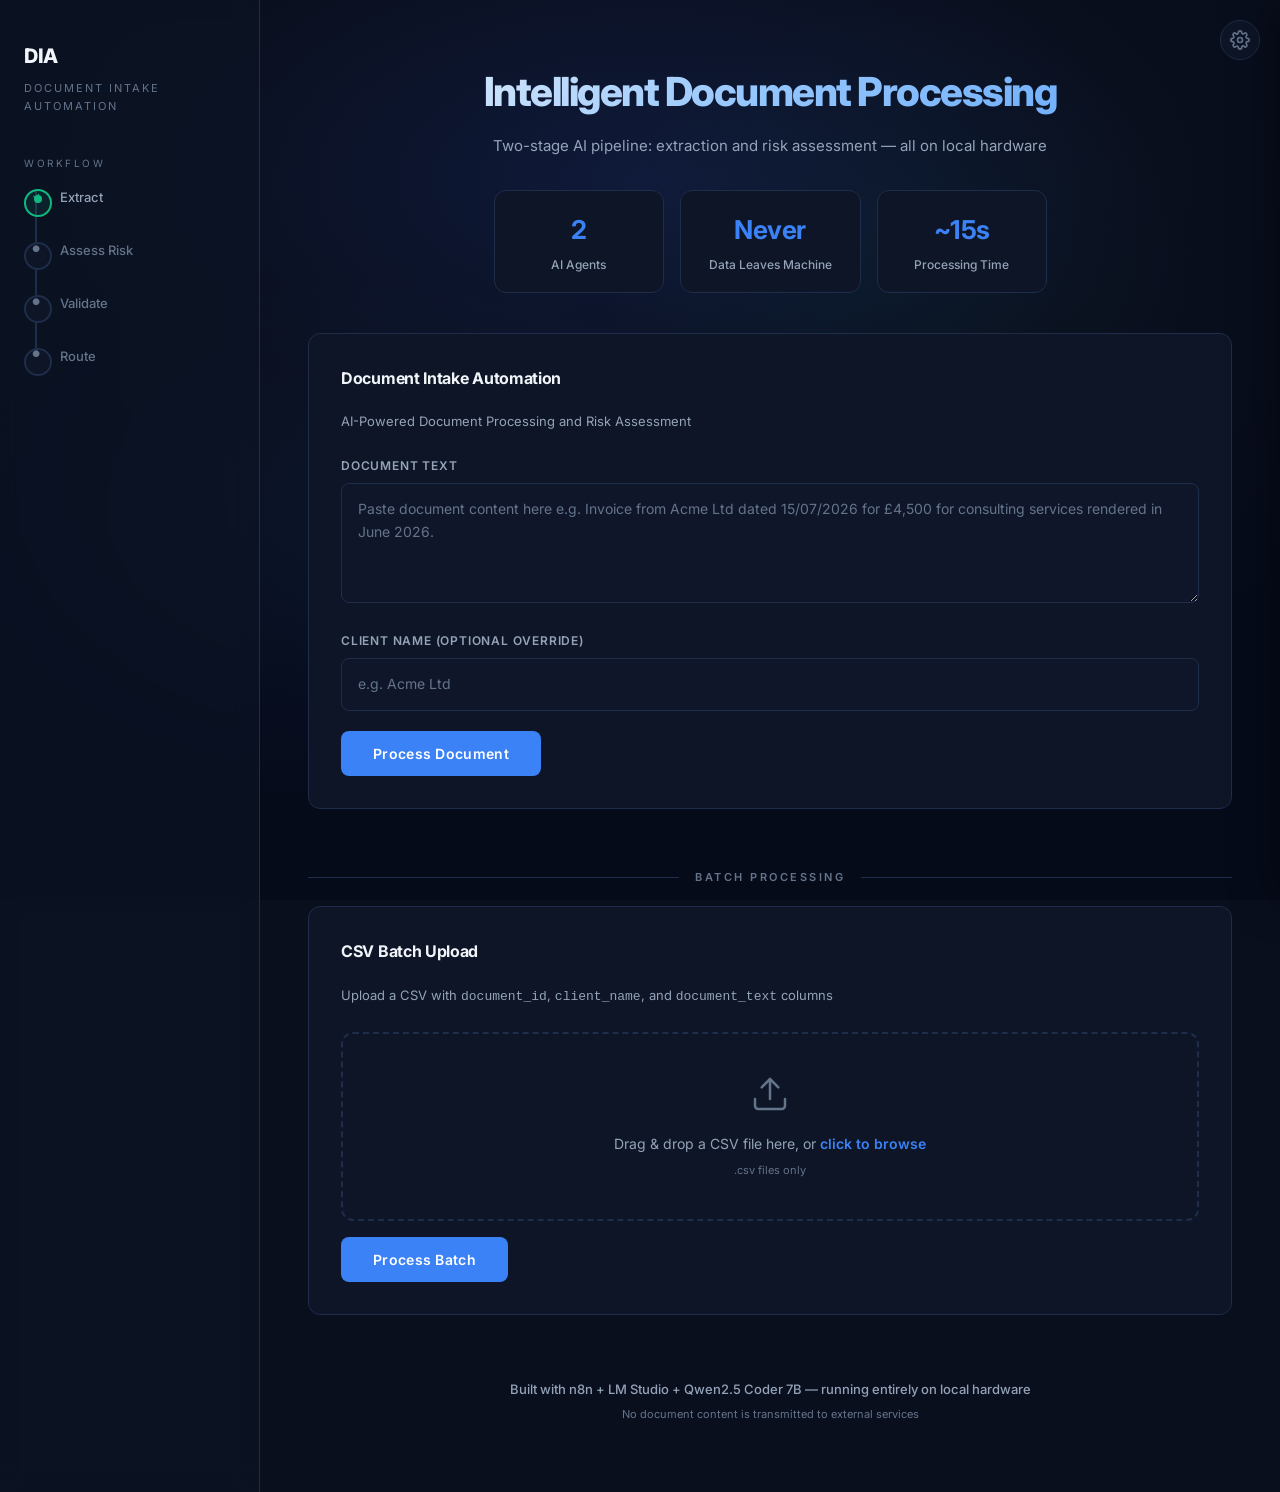
==== commit 45945efc: "feat: add concurrent batch size setting to the configuration panel" ====
--- a/frontend/index.html
+++ b/frontend/index.html
@@ -42,6 +42,11 @@
       <label class="form-label" for="settingsModelName">Model Name</label>
       <input type="text" id="settingsModelName" placeholder="qwen2.5-coder-7b-instruct" />
       <p class="settings-hint">The model identifier passed to the LM Studio API.</p>
+    </div>
+    <div class="form-group">
+      <label class="form-label" for="settingsBatchSize">Concurrent Batch Size</label>
+      <input type="number" id="settingsBatchSize" min="1" max="20" placeholder="4" />
+      <p class="settings-hint">Documents processed simultaneously. Recommended: 2–6 for local hardware.</p>
     </div>
   </div>
   <div class="settings-footer">
--- a/frontend/css/styles.css
+++ b/frontend/css/styles.css
@@ -1039,6 +1039,22 @@
   color: var(--text-muted);
   margin-bottom: 16px;
   font-weight: 500;
+}
+
+/* ==================== Batch Stop Button State ==================== */
+
+#batchSubmitBtn.loading {
+  background: var(--accent);
+  cursor: pointer;
+}
+
+#batchSubmitBtn.loading:hover {
+  background: var(--danger);
+  box-shadow: 0 4px 24px var(--danger-glow);
+}
+
+#batchSubmitBtn.loading:hover .btn-text::before {
+  content: '\23F9  ';
 }
 
 /* Responsive */
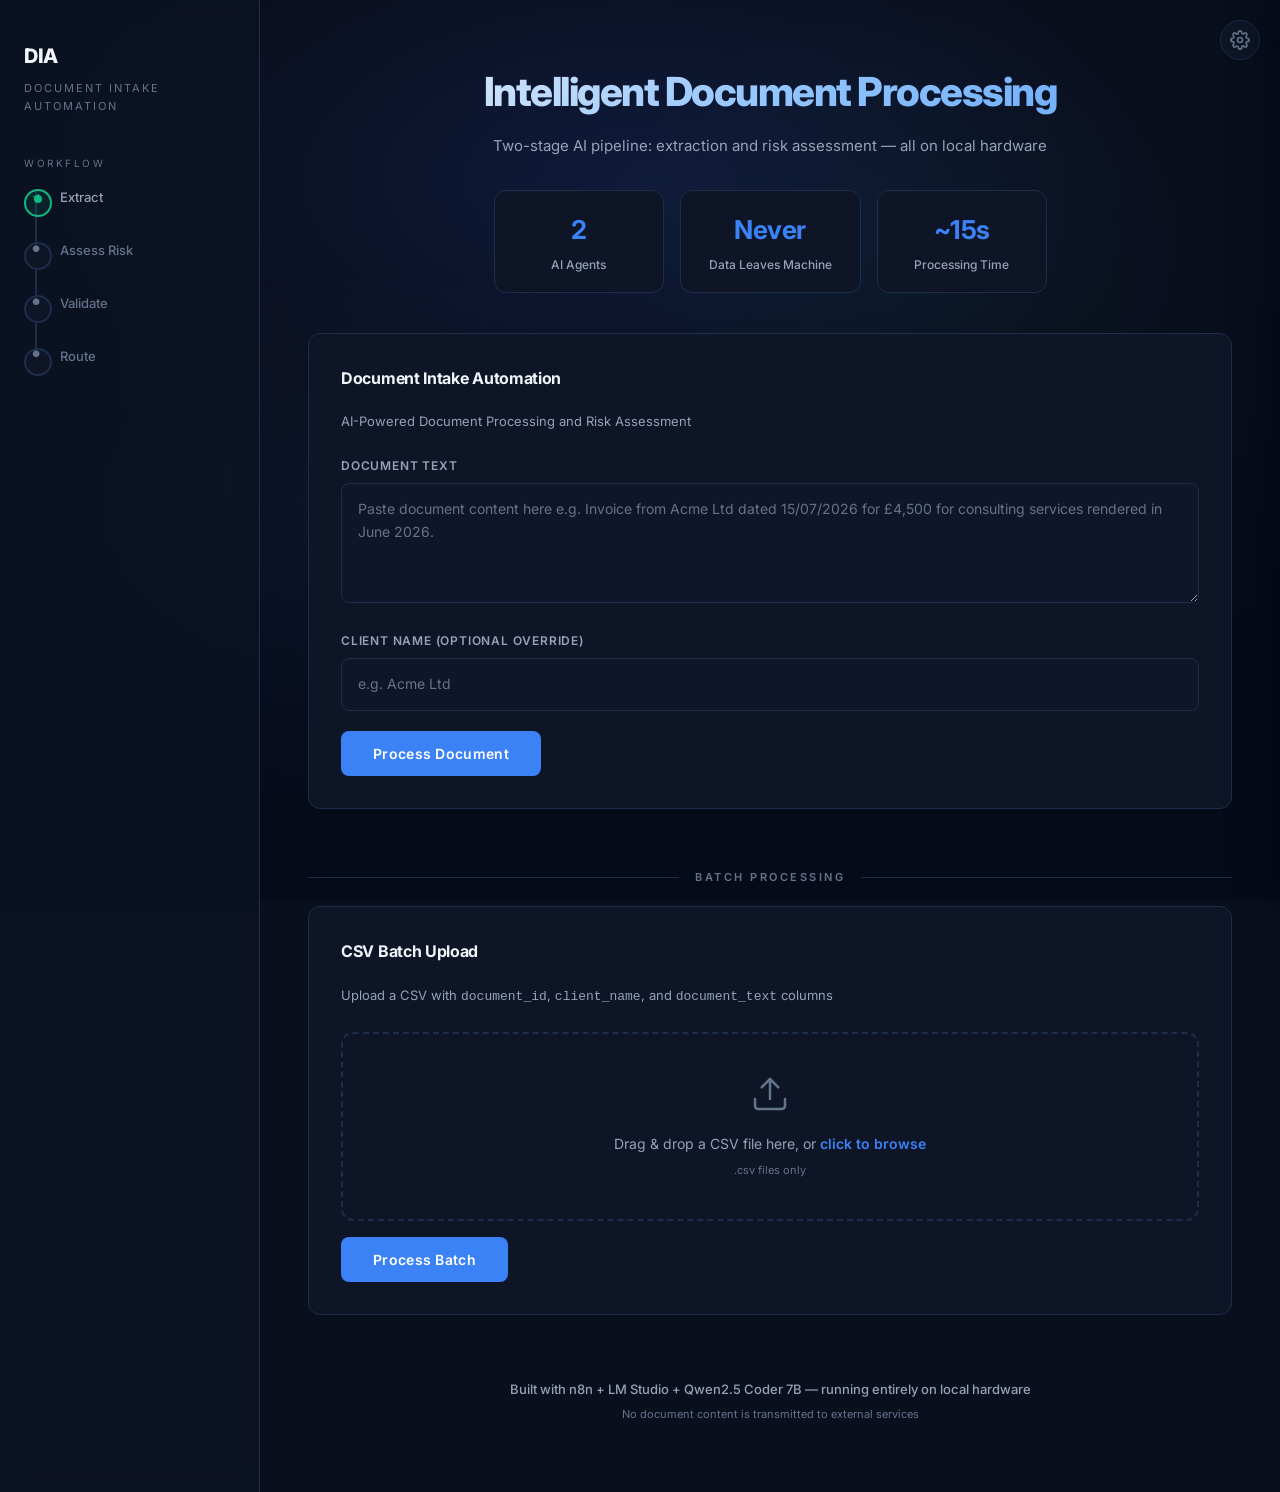
==== commit 83969756: "feat: implement anomaly detection panel and functionality for batch analysis" ====
--- a/frontend/index.html
+++ b/frontend/index.html
@@ -240,6 +240,14 @@
     </div>
     <!-- ==================== End Batch ==================== -->
 
+    <!-- Anomaly Detection Panel -->
+    <div class="anomaly-panel" id="anomalySection">
+      <div class="card">
+        <div class="results-heading">&#128269; Batch Anomaly Analysis</div>
+        <div id="anomalyContent"></div>
+      </div>
+    </div>
+
     <!-- Connection Error -->
     <div class="error-message" id="errorMsg">
       <span class="err-icon">&#9888;</span>
--- a/frontend/css/styles.css
+++ b/frontend/css/styles.css
@@ -1039,6 +1039,35 @@
   color: var(--text-muted);
   margin-bottom: 16px;
   font-weight: 500;
+}
+
+/* ==================== Anomaly Detection Panel ==================== */
+
+.anomaly-panel {
+  max-height: 0;
+  overflow: hidden;
+  opacity: 0;
+  transition: max-height 0.5s ease, opacity 0.4s ease, margin 0.4s ease;
+  margin-top: 0;
+}
+.anomaly-panel.visible {
+  max-height: 400px;
+  opacity: 1;
+  margin-top: 24px;
+}
+.anomaly-loading {
+  font-size: 13px;
+  color: var(--text-muted);
+  font-style: italic;
+}
+.anomaly-text {
+  font-size: 14px;
+  color: var(--text-secondary);
+  line-height: 1.7;
+}
+.anomaly-error {
+  font-size: 13px;
+  color: var(--danger);
 }
 
 /* ==================== Batch Stop Button State ==================== */
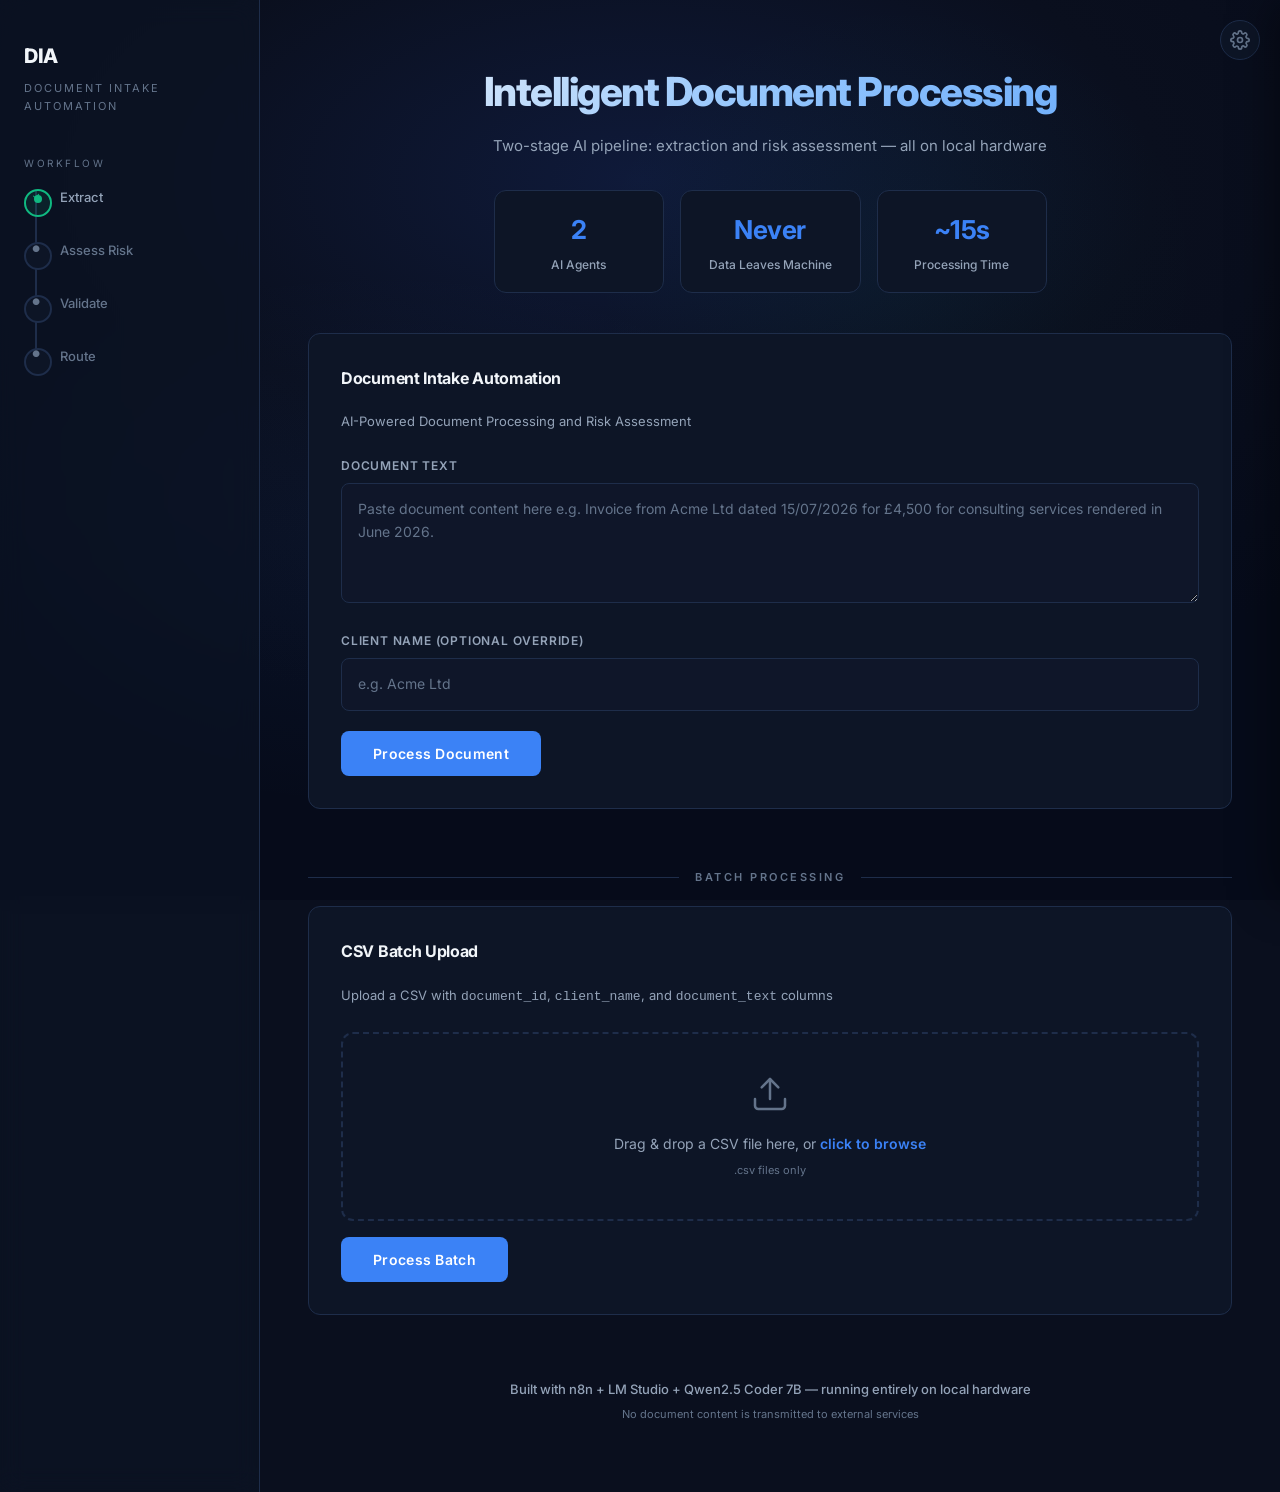
==== commit 72127950: "feat: add document similarity check for fraud patterns with warning display" ====
--- a/frontend/index.html
+++ b/frontend/index.html
@@ -138,6 +138,12 @@
           <span class="spinner"></span>
         </button>
       </form>
+    </div>
+
+    <!-- Similarity Warning -->
+    <div id="similarityWarning" class="error-message" style="display:none; background: rgba(245,158,11,0.06); border-color: rgba(245,158,11,0.2); color: var(--warning);">
+      <span class="err-icon">&#9888;</span>
+      <span id="similarityText"></span>
     </div>
 
     <!-- ==================== Batch CSV Processing ==================== -->
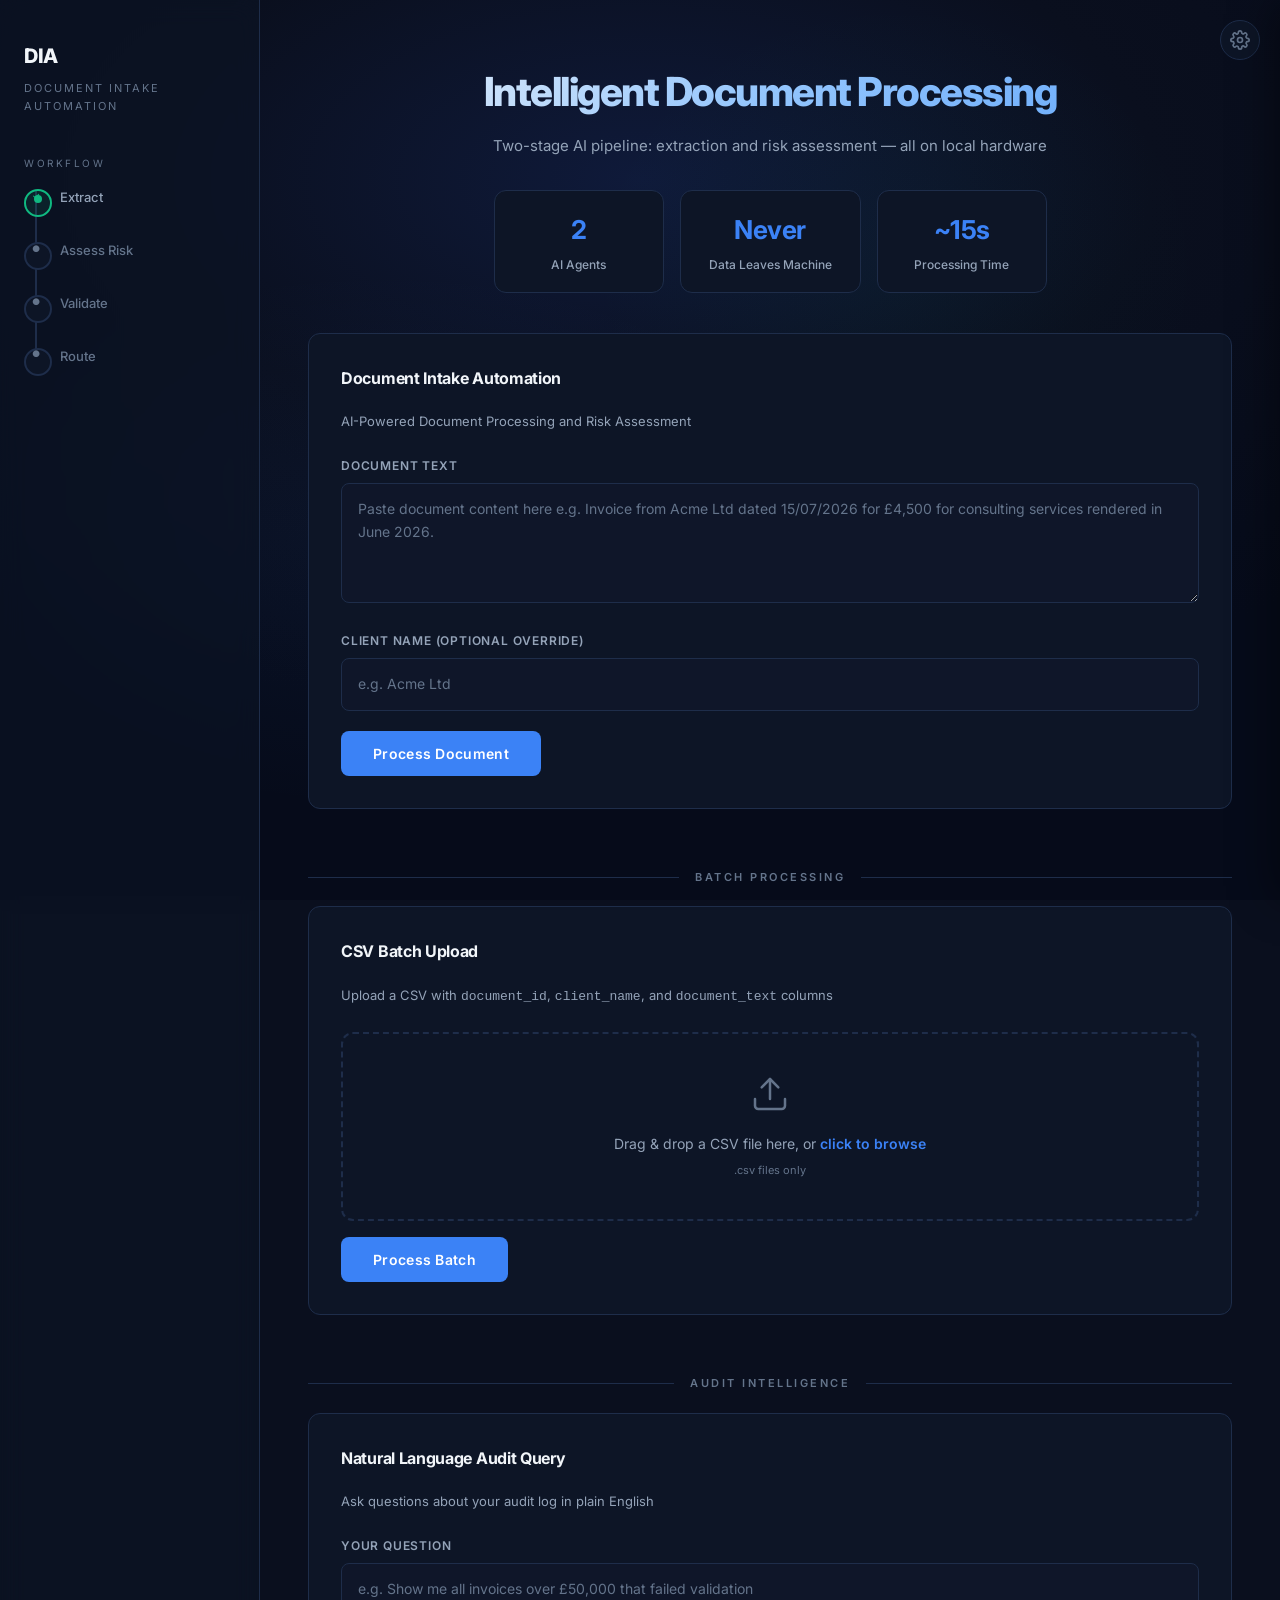
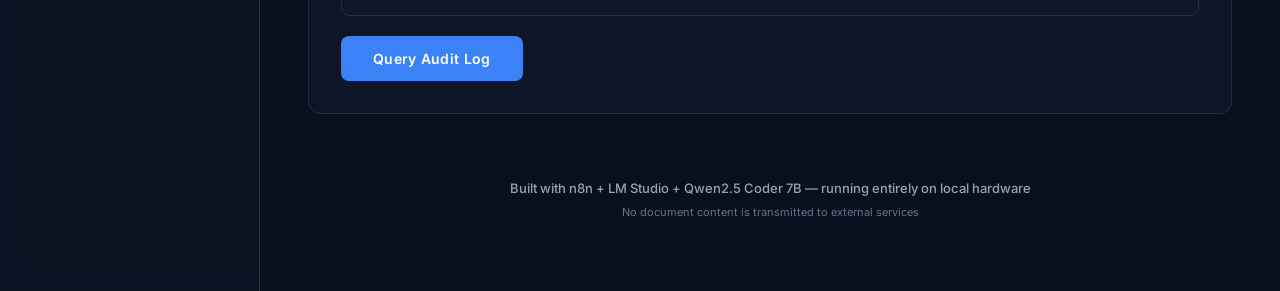
==== commit 835c8ec9: "feat: add audit query panel with functionality for natural language queries" ====
--- a/frontend/index.html
+++ b/frontend/index.html
@@ -246,6 +246,26 @@
     </div>
     <!-- ==================== End Batch ==================== -->
 
+    <!-- Audit Query Panel -->
+    <div class="section-divider">
+      <span>Audit Intelligence</span>
+    </div>
+
+    <div class="card form-section">
+      <div class="form-title">Natural Language Audit Query</div>
+      <div class="form-subtitle">Ask questions about your audit log in plain English</div>
+      <div class="form-group">
+        <label class="form-label" for="auditQuery">Your Question</label>
+        <input type="text" id="auditQuery"
+          placeholder="e.g. Show me all invoices over £50,000 that failed validation" />
+      </div>
+      <button type="button" class="btn" id="auditQueryBtn">
+        <span class="btn-text">Query Audit Log</span>
+        <span class="spinner"></span>
+      </button>
+      <div class="audit-answer" id="auditAnswer"></div>
+    </div>
+
     <!-- Anomaly Detection Panel -->
     <div class="anomaly-panel" id="anomalySection">
       <div class="card">
--- a/frontend/css/styles.css
+++ b/frontend/css/styles.css
@@ -1068,6 +1068,23 @@
 .anomaly-error {
   font-size: 13px;
   color: var(--danger);
+}
+
+/* ==================== Audit Query ==================== */
+
+.audit-answer {
+  display: none;
+  margin-top: 20px;
+  padding: 16px 18px;
+  background: rgba(59, 130, 246, 0.06);
+  border: 1px solid rgba(59, 130, 246, 0.2);
+  border-radius: var(--radius-sm);
+  font-size: 14px;
+  color: var(--text-secondary);
+  line-height: 1.7;
+}
+.audit-answer.visible {
+  display: block;
 }
 
 /* ==================== Batch Stop Button State ==================== */
